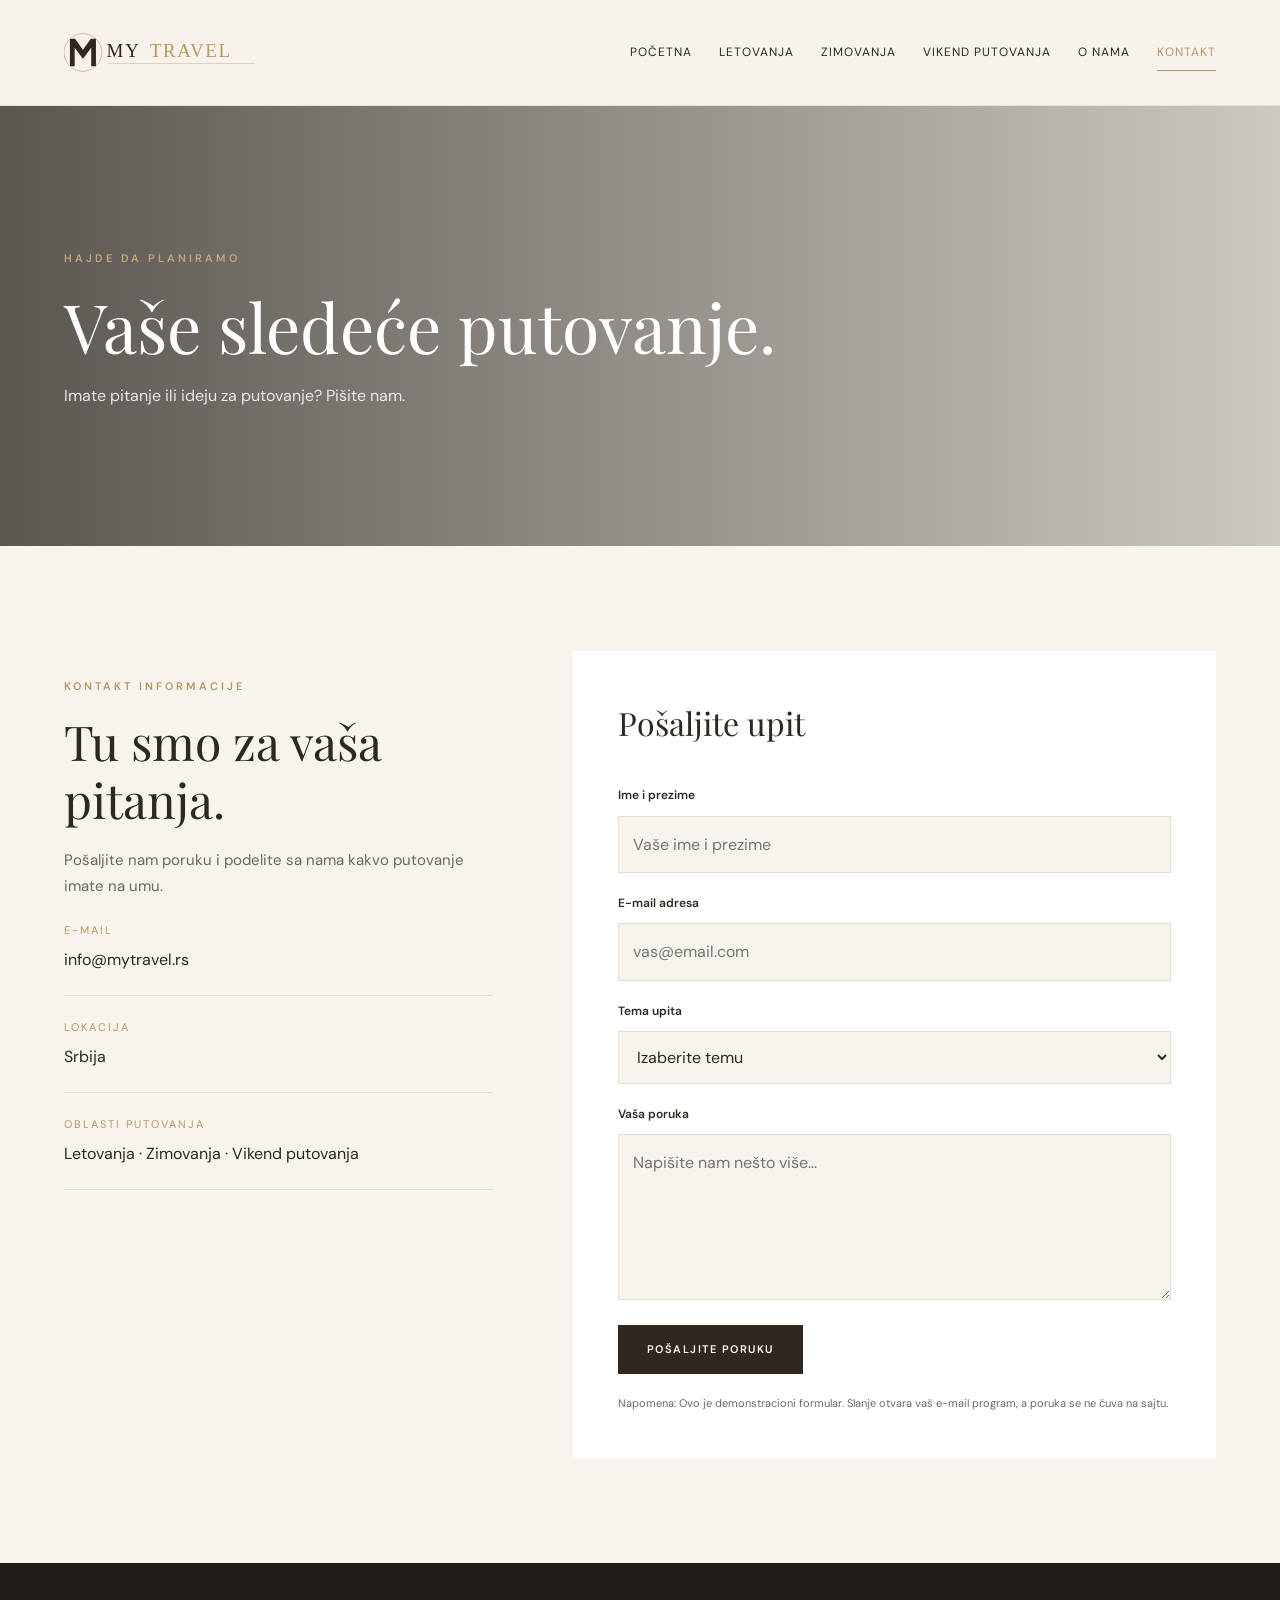
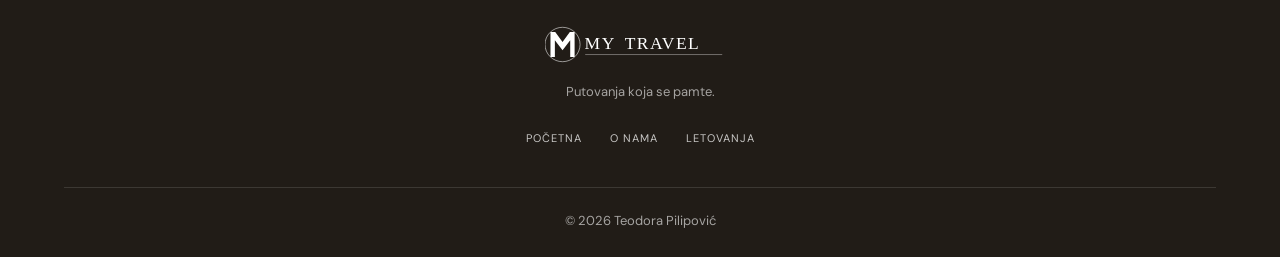
==== kontakt.html @ f291f8a7 "Add files via upload Initial upload of My Travel website" ====
<!DOCTYPE html>
<html lang="sr">
<head>
<link rel="preconnect" href="https://fonts.googleapis.com">
<link href="https://fonts.googleapis.com/css2?family=DM+Sans:wght@400;500;600;700&family=Playfair+Display:wght@400;500;600&display=swap" rel="stylesheet">
    <meta charset="UTF-8">
    <meta name="viewport" content="width=device-width, initial-scale=1.0">
    <meta name="author" content="Teodora Pilipović">
    <meta name="description" content="Kontaktirajte My Travel turističku agenciju i pošaljite upit za letovanja, zimovanja i vikend putovanja.">
    <meta name="keywords" content="kontakt turistička agencija, My Travel, turistički aranžmani, putovanja iz Srbije">
    <meta property="og:title" content="Kontakt | My Travel">
    <meta property="og:description" content="Pošaljite upit i započnite planiranje svog sledećeg putovanja.">
    <meta property="og:type" content="website">
    <title>Kontakt | My Travel</title>
    <link rel="icon" href="images/favicon.svg" type="image/svg+xml">
    <link rel="stylesheet" href="css/style.css">
    <script src="js/script.js" defer></script>
</head>
<body>

<header class="site-header">
    <div class="container header-inner">
        <a href="index.html" class="logo">
            <img src="images/logo.svg" alt="My Travel turistička agencija">
        </a>
        <button class="menu-toggle" aria-label="Otvori meni" aria-expanded="false">☰</button>
        <nav class="main-nav">
            <a href="index.html">Početna</a>
            <a href="letovanja.html">Letovanja</a>
            <a href="zimovanja.html">Zimovanja</a>
            <a href="vikend-putovanja.html">Vikend putovanja</a>
            <a href="onama.html">O nama</a>
            <a href="kontakt.html" class="active">Kontakt</a>
        </nav>
    </div>
</header>

<main>
    <section class="page-hero contact-hero">
        <div class="hero-overlay"></div>
        <div class="container page-hero-content">
            <span class="eyebrow">HAJDE DA PLANIRAMO</span>
            <h1>Vaše sledeće putovanje.</h1>
            <p>Imate pitanje ili ideju za putovanje? Pišite nam.</p>
        </div>
    </section>

    <section class="section">
        <div class="container contact-layout">
            <div class="contact-info">
                <span class="eyebrow">KONTAKT INFORMACIJE</span>
                <h2>Tu smo za vaša pitanja.</h2>
                <p>Pošaljite nam poruku i podelite sa nama kakvo putovanje imate na umu.</p>

                <div class="contact-detail">
                    <span class="detail-label">E-mail</span>
                    <p>info@mytravel.rs</p>
                </div>

                <div class="contact-detail">
                    <span class="detail-label">Lokacija</span>
                    <p>Srbija</p>
                </div>

                <div class="contact-detail">
                    <span class="detail-label">Oblasti putovanja</span>
                    <p>Letovanja · Zimovanja · Vikend putovanja</p>
                </div>
            </div>

            <div class="contact-form-wrapper">
                <h2>Pošaljite upit</h2>
                <form class="contact-form" id="contactForm">
                    <label for="name">Ime i prezime</label>
                    <input type="text" id="name" name="name" placeholder="Vaše ime i prezime" required>

                    <label for="email">E-mail adresa</label>
                    <input type="email" id="email" name="email" placeholder="vas@email.com" required>

                    <label for="subject">Tema upita</label>
                    <select id="subject" name="subject" required>
                        <option value="">Izaberite temu</option>
                        <option value="Letovanje">Letovanje</option>
                        <option value="Zimovanje">Zimovanje</option>
                        <option value="Vikend putovanje">Vikend putovanje</option>
                        <option value="Ostalo">Ostalo</option>
                    </select>

                    <label for="message">Vaša poruka</label>
                    <textarea id="message" name="message" rows="5" placeholder="Napišite nam nešto više..." required></textarea>

                    <button type="submit" class="btn btn-primary">Pošaljite poruku</button>
                    <p class="form-note">Napomena: Ovo je demonstracioni formular. Slanje otvara vaš e-mail program, a poruka se ne čuva na sajtu.</p>
                </form>
            </div>
        </div>
    </section>
</main>

<footer class="site-footer">
    <div class="container footer-inner">
        <a href="index.html" class="footer-logo">
            <img src="images/logo.svg" alt="My Travel logo">
        </a>
        <p>Putovanja koja se pamte.</p>
        <div class="footer-links">
            <a href="index.html">Početna</a>
            <a href="onama.html">O nama</a>
            <a href="letovanja.html">Letovanja</a>
        </div>
        <p class="copyright">© 2026 Teodora Pilipović</p>
    </div>
</footer>

</body>
</html>
---- css/style.css ----
/* =========================================
   MY TRAVEL - MAIN STYLESHEET
   Author: Teodora Pilipović
   Year: 2026
========================================= */

:root {
    --cream: #f7f3ed;
    --beige: #e9dfd1;
    --champagne: #c5a675;
    --gold: #b99762;
    --brown: #302820;
    --dark: #211c17;
    --white: #ffffff;
    --text: #6f665c;
    --border: #e5ddd2;
    --heading-font: "Playfair Display", Georgia, serif;
    --body-font: "DM Sans", Arial, sans-serif;
}

* {
    margin: 0;
    padding: 0;
    box-sizing: border-box;
}

html {
    scroll-behavior: smooth;
}

body {
    font-family: var(--body-font);
    color: var(--brown);
    background: var(--cream);
    line-height: 1.7;
}

img {
    display: block;
    max-width: 100%;
}

a {
    color: inherit;
    text-decoration: none;
}

button,
input,
textarea,
select {
    font: inherit;
}

.container {
    width: min(1180px, 90%);
    margin: 0 auto;
}

/* HEADER */

.site-header {
    width: 100%;
    background: rgba(247, 243, 237, 0.97);
    position: relative;
    z-index: 100;
    border-bottom: 1px solid rgba(185, 151, 98, 0.2);
}

.header-inner {
    min-height: 105px;
    display: flex;
    align-items: center;
    justify-content: space-between;
    gap: 30px;
}

.logo img {
    width: 205px;
    height: auto;
}

.main-nav {
    display: flex;
    align-items: center;
    gap: 27px;
}

.main-nav a {
    font-size: 12px;
    letter-spacing: 1px;
    text-transform: uppercase;
    color: var(--brown);
    position: relative;
    transition: color 0.3s ease;
}

.main-nav a::after {
    content: "";
    position: absolute;
    left: 0;
    bottom: -8px;
    width: 0;
    height: 1px;
    background: var(--gold);
    transition: width 0.3s ease;
}

.main-nav a:hover,
.main-nav a.active {
    color: var(--gold);
}

.main-nav a:hover::after,
.main-nav a.active::after {
    width: 100%;
}

.menu-toggle {
    display: none;
    border: none;
    background: none;
    color: var(--brown);
    font-size: 28px;
    cursor: pointer;
}

/* HOME HERO */

.hero-home {
    min-height: 650px;
    position: relative;
    display: flex;
    align-items: center;
    background:
        linear-gradient(rgba(32, 26, 20, 0.35), rgba(32, 26, 20, 0.45)),
        url("https://images.unsplash.com/photo-1476514525535-07fb3b4ae5f1?auto=format&fit=crop&w=2000&q=90") center/cover no-repeat;
    color: var(--white);
}

.hero-content {
    max-width: 760px;
    padding: 100px 0;
    position: relative;
    z-index: 2;
}

.hero-content h1 {
    font-family: var(--heading-font);
    font-size: clamp(46px, 7vw, 82px);
    font-weight: 400;
    line-height: 1.1;
    margin: 18px 0 25px;
}

.hero-content p {
    font-size: 17px;
    max-width: 540px;
    color: rgba(255,255,255,0.9);
    margin-bottom: 35px;
}

.eyebrow {
    display: inline-block;
    color: var(--gold);
    font-size: 11px;
    font-weight: 600;
    letter-spacing: 3px;
    text-transform: uppercase;
}

.hero-home .eyebrow,
.page-hero .eyebrow,
.quote-section .eyebrow {
    color: var(--champagne);
}

/* BUTTONS */

.btn {
    display: inline-flex;
    align-items: center;
    justify-content: center;
    padding: 14px 28px;
    border: 1px solid transparent;
    font-size: 11px;
    font-weight: 600;
    letter-spacing: 1.5px;
    text-transform: uppercase;
    transition: all 0.3s ease;
    cursor: pointer;
}

.btn-primary {
    background: var(--brown);
    color: var(--white);
}

.btn-primary:hover {
    background: var(--gold);
    color: var(--dark);
    transform: translateY(-3px);
}

.btn-light {
    background: transparent;
    color: var(--white);
    border-color: rgba(255,255,255,0.7);
}

.btn-light:hover {
    background: var(--white);
    color: var(--brown);
}

/* GENERAL SECTIONS */

.section {
    padding: 105px 0;
}

.section-heading {
    max-width: 720px;
    margin: 0 auto 55px;
    text-align: center;
}

.section-heading h2,
.about-copy h2,
.contact-info h2 {
    font-family: var(--heading-font);
    font-size: clamp(34px, 4vw, 48px);
    font-weight: 400;
    line-height: 1.2;
    margin: 15px 0 20px;
}

.section-heading p,
.about-copy p,
.contact-info > p {
    color: var(--text);
    font-size: 15px;
}

/* DESTINATION CARDS */

.destination-grid {
    display: grid;
    grid-template-columns: repeat(4, 1fr);
    gap: 24px;
}

.destination-card {
    background: var(--white);
    overflow: hidden;
    transition: transform 0.4s ease, box-shadow 0.4s ease;
}

.destination-card:hover {
    transform: translateY(-9px);
    box-shadow: 0 18px 40px rgba(48, 40, 32, 0.12);
}

.destination-card img {
    width: 100%;
    height: 250px;
    object-fit: cover;
    transition: transform 0.6s ease;
}

.destination-card:hover img {
    transform: scale(1.06);
}

.card-content {
    padding: 25px 23px 28px;
}

.card-tag {
    color: var(--gold);
    font-size: 10px;
    font-weight: 600;
    letter-spacing: 2px;
}

.card-content h3 {
    font-family: var(--heading-font);
    font-size: 25px;
    font-weight: 400;
    margin: 9px 0 10px;
}

.card-content p {
    font-size: 13px;
    color: var(--text);
    margin-bottom: 20px;
}

.text-link {
    font-size: 11px;
    color: var(--gold);
    font-weight: 600;
    letter-spacing: 1px;
    text-transform: uppercase;
    transition: color 0.3s ease;
}

.text-link:hover {
    color: var(--brown);
}

/* ABOUT SECTION ON HOME */

.about-split {
    display: grid;
    grid-template-columns: 1fr 1fr;
    align-items: center;
    gap: 75px;
}

.about-split img {
    width: 100%;
    height: 520px;
    object-fit: cover;
}

.about-split h2 {
    font-family: var(--heading-font);
    font-size: clamp(35px, 4vw, 50px);
    font-weight: 400;
    line-height: 1.2;
    margin: 15px 0 22px;
}

.about-split p {
    color: var(--text);
    margin-bottom: 18px;
}

/* FEATURE SECTION */

.feature-section {
    padding: 100px 0;
    background: var(--dark);
    color: var(--white);
}

.feature-grid {
    display: grid;
    grid-template-columns: repeat(3, 1fr);
    gap: 35px;
}

.feature-item {
    padding: 25px 0;
    border-top: 1px solid rgba(197, 166, 117, 0.5);
}

.feature-item h3 {
    font-family: var(--heading-font);
    font-size: 28px;
    font-weight: 400;
    margin: 15px 0;
}

.feature-item p {
    color: rgba(255,255,255,0.65);
    font-size: 14px;
}

/* CTA SECTION */

.cta-section {
    padding: 90px 0;
    text-align: center;
    background: var(--beige);
}

.cta-section h2 {
    font-family: var(--heading-font);
    font-size: clamp(34px, 4vw, 48px);
    font-weight: 400;
    margin: 10px auto 25px;
    max-width: 750px;
}

/* INNER PAGE HEROES */

.page-hero {
    min-height: 440px;
    position: relative;
    display: flex;
    align-items: center;
    background-position: center;
    background-size: cover;
    color: var(--white);
}

.hero-overlay {
    position: absolute;
    inset: 0;
    background: linear-gradient(90deg, rgba(30, 25, 20, 0.72), rgba(30, 25, 20, 0.2));
}

.page-hero-content {
    position: relative;
    z-index: 2;
    padding: 90px 0;
}

.page-hero h1 {
    font-family: var(--heading-font);
    font-size: clamp(42px, 6vw, 68px);
    font-weight: 400;
    line-height: 1.15;
    max-width: 800px;
    margin: 17px 0;
}

.page-hero p {
    color: rgba(255,255,255,0.85);
    font-size: 16px;
}

.summer-hero {
    background-image: url("https://images.unsplash.com/photo-1500375592092-40eb2168fd21?auto=format&fit=crop&w=2000&q=90");
}

.winter-hero {
    background-image: url("https://images.unsplash.com/photo-1454496522488-7a8e488e8606?auto=format&fit=crop&w=2000&q=90");
}

.weekend-hero {
    background-image: url("https://images.unsplash.com/photo-1499856871958-5b9627545d1a?auto=format&fit=crop&w=2000&q=90");
}

.about-hero {
    background-image: url("https://images.unsplash.com/photo-1470770841072-f978cf4d019e?auto=format&fit=crop&w=2000&q=90");
}

.contact-hero {
    background-image: url("https://images.unsplash.com/photo-1469474968028-56623f02e42e?auto=format&fit=crop&w=2000&q=90");
}

/* QUOTE SECTION */

.quote-section {
    padding: 100px 0;
    text-align: center;
    color: var(--white);
    background:
        linear-gradient(rgba(32, 26, 20, 0.72), rgba(32, 26, 20, 0.72)),
        url("https://images.unsplash.com/photo-1476514525535-07fb3b4ae5f1?auto=format&fit=crop&w=1800&q=85") center/cover no-repeat;
}

.quote-content {
    max-width: 800px;
}

.quote-section h2 {
    font-family: var(--heading-font);
    font-weight: 400;
    font-size: clamp(35px, 5vw, 55px);
    line-height: 1.2;
    margin: 18px 0 30px;
}

/* ABOUT PAGE */

.about-layout {
    display: grid;
    grid-template-columns: 1fr 1fr;
    gap: 70px;
    align-items: center;
}

.about-image img {
    width: 100%;
    height: 520px;
    object-fit: cover;
}

.about-copy p {
    margin-bottom: 17px;
}

.about-copy .btn {
    margin-top: 15px;
}

.values-section {
    padding: 100px 0;
    background: var(--beige);
}

.values-grid {
    display: grid;
    grid-template-columns: repeat(3, 1fr);
    gap: 30px;
}

.value-card {
    background: var(--cream);
    padding: 35px;
    border-bottom: 2px solid var(--gold);
    transition: transform 0.3s ease;
}

.value-card:hover {
    transform: translateY(-7px);
}

.value-number {
    font-family: var(--heading-font);
    color: var(--gold);
    font-size: 30px;
}

.value-card h3 {
    font-family: var(--heading-font);
    font-size: 26px;
    font-weight: 400;
    margin: 15px 0 10px;
}

.value-card p {
    color: var(--text);
    font-size: 14px;
}

/* CONTACT PAGE */

.contact-layout {
    display: grid;
    grid-template-columns: 0.8fr 1.2fr;
    gap: 80px;
    align-items: start;
}

.contact-info {
    padding-top: 20px;
}

.contact-detail {
    padding: 22px 0;
    border-bottom: 1px solid var(--border);
}

.detail-label {
    display: block;
    color: var(--gold);
    font-size: 11px;
    letter-spacing: 2px;
    text-transform: uppercase;
    margin-bottom: 6px;
}

.contact-detail p {
    color: var(--brown);
}

.contact-form-wrapper {
    background: var(--white);
    padding: 45px;
}

.contact-form-wrapper h2 {
    font-family: var(--heading-font);
    font-size: 32px;
    font-weight: 400;
    margin-bottom: 25px;
}

.contact-form {
    display: flex;
    flex-direction: column;
    gap: 10px;
}

.contact-form label {
    font-size: 12px;
    font-weight: 600;
    margin-top: 10px;
}

.contact-form input,
.contact-form select,
.contact-form textarea {
    width: 100%;
    padding: 14px;
    border: 1px solid var(--border);
    background: var(--cream);
    color: var(--brown);
    outline: none;
    transition: border-color 0.3s ease;
}

.contact-form input:focus,
.contact-form select:focus,
.contact-form textarea:focus {
    border-color: var(--gold);
}

.contact-form textarea {
    resize: vertical;
}

.contact-form button {
    margin-top: 15px;
    align-self: flex-start;
}

.form-note {
    color: var(--text);
    font-size: 11px;
    margin-top: 10px;
}

/* FOOTER */

.site-footer {
    background: var(--dark);
    color: var(--white);
    padding: 60px 0 25px;
    text-align: center;
}

.footer-inner {
    display: flex;
    flex-direction: column;
    align-items: center;
}

.footer-logo img {
    width: 190px;
    filter: brightness(0) invert(1);
    margin-bottom: 15px;
}

.site-footer > .container > p {
    color: rgba(255,255,255,0.6);
    font-size: 13px;
}

.footer-links {
    display: flex;
    gap: 28px;
    margin: 25px 0;
}

.footer-links a {
    color: rgba(255,255,255,0.75);
    font-size: 11px;
    letter-spacing: 1px;
    text-transform: uppercase;
    transition: color 0.3s ease;
}

.footer-links a:hover {
    color: var(--champagne);
}

.copyright {
    width: 100%;
    border-top: 1px solid rgba(255,255,255,0.12);
    padding-top: 22px;
    margin-top: 15px;
    font-size: 12px;
}

/* SHARE BUTTON */

.share-button {
    display: inline-flex;
    align-items: center;
    justify-content: center;
    padding: 12px 22px;
    border: 1px solid var(--gold);
    background: transparent;
    color: var(--brown);
    cursor: pointer;
    font-size: 11px;
    letter-spacing: 1px;
    text-transform: uppercase;
    transition: all 0.3s ease;
}

.share-button:hover {
    background: var(--gold);
    color: var(--white);
}

/* RESPONSIVE DESIGN */

@media (max-width: 1050px) {
    .main-nav {
        gap: 15px;
    }

    .main-nav a {
        font-size: 10px;
    }

    .destination-grid {
        grid-template-columns: repeat(2, 1fr);
    }

    .about-split,
    .about-layout {
        gap: 40px;
    }
}

@media (max-width: 760px) {
    .header-inner {
        min-height: 85px;
    }

    .logo img {
        width: 165px;
    }

    .menu-toggle {
        display: block;
    }

    .main-nav {
        display: none;
        position: absolute;
        top: 85px;
        left: 0;
        width: 100%;
        padding: 25px 5%;
        background: var(--cream);
        flex-direction: column;
        align-items: flex-start;
        gap: 22px;
        border-top: 1px solid var(--border);
        box-shadow: 0 12px 20px rgba(0,0,0,0.06);
    }

    .main-nav.open {
        display: flex;
    }

    .main-nav a {
        font-size: 12px;
    }

    .hero-home {
        min-height: 570px;
    }

    .hero-content {
        padding: 75px 0;
    }

    .section {
        padding: 75px 0;
    }

    .destination-grid {
        grid-template-columns: 1fr;
        gap: 25px;
    }

    .destination-card img {
        height: 280px;
    }

    .about-split,
    .about-layout,
    .contact-layout {
        grid-template-columns: 1fr;
        gap: 35px;
    }

    .about-split img,
    .about-image img {
        height: 350px;
    }

    .feature-grid,
    .values-grid {
        grid-template-columns: 1fr;
        gap: 20px;
    }

    .page-hero {
        min-height: 380px;
    }

    .page-hero-content {
        padding: 70px 0;
    }

    .contact-form-wrapper {
        padding: 28px 22px;
    }

    .footer-links {
        flex-wrap: wrap;
        justify-content: center;
        gap: 15px 22px;
    }
}

@media (max-width: 420px) {
    .hero-content h1 {
        font-size: 43px;
    }

    .page-hero h1 {
        font-size: 39px;
    }

    .section-heading h2 {
        font-size: 33px;
    }

    .btn {
        padding: 13px 20px;
    }
}
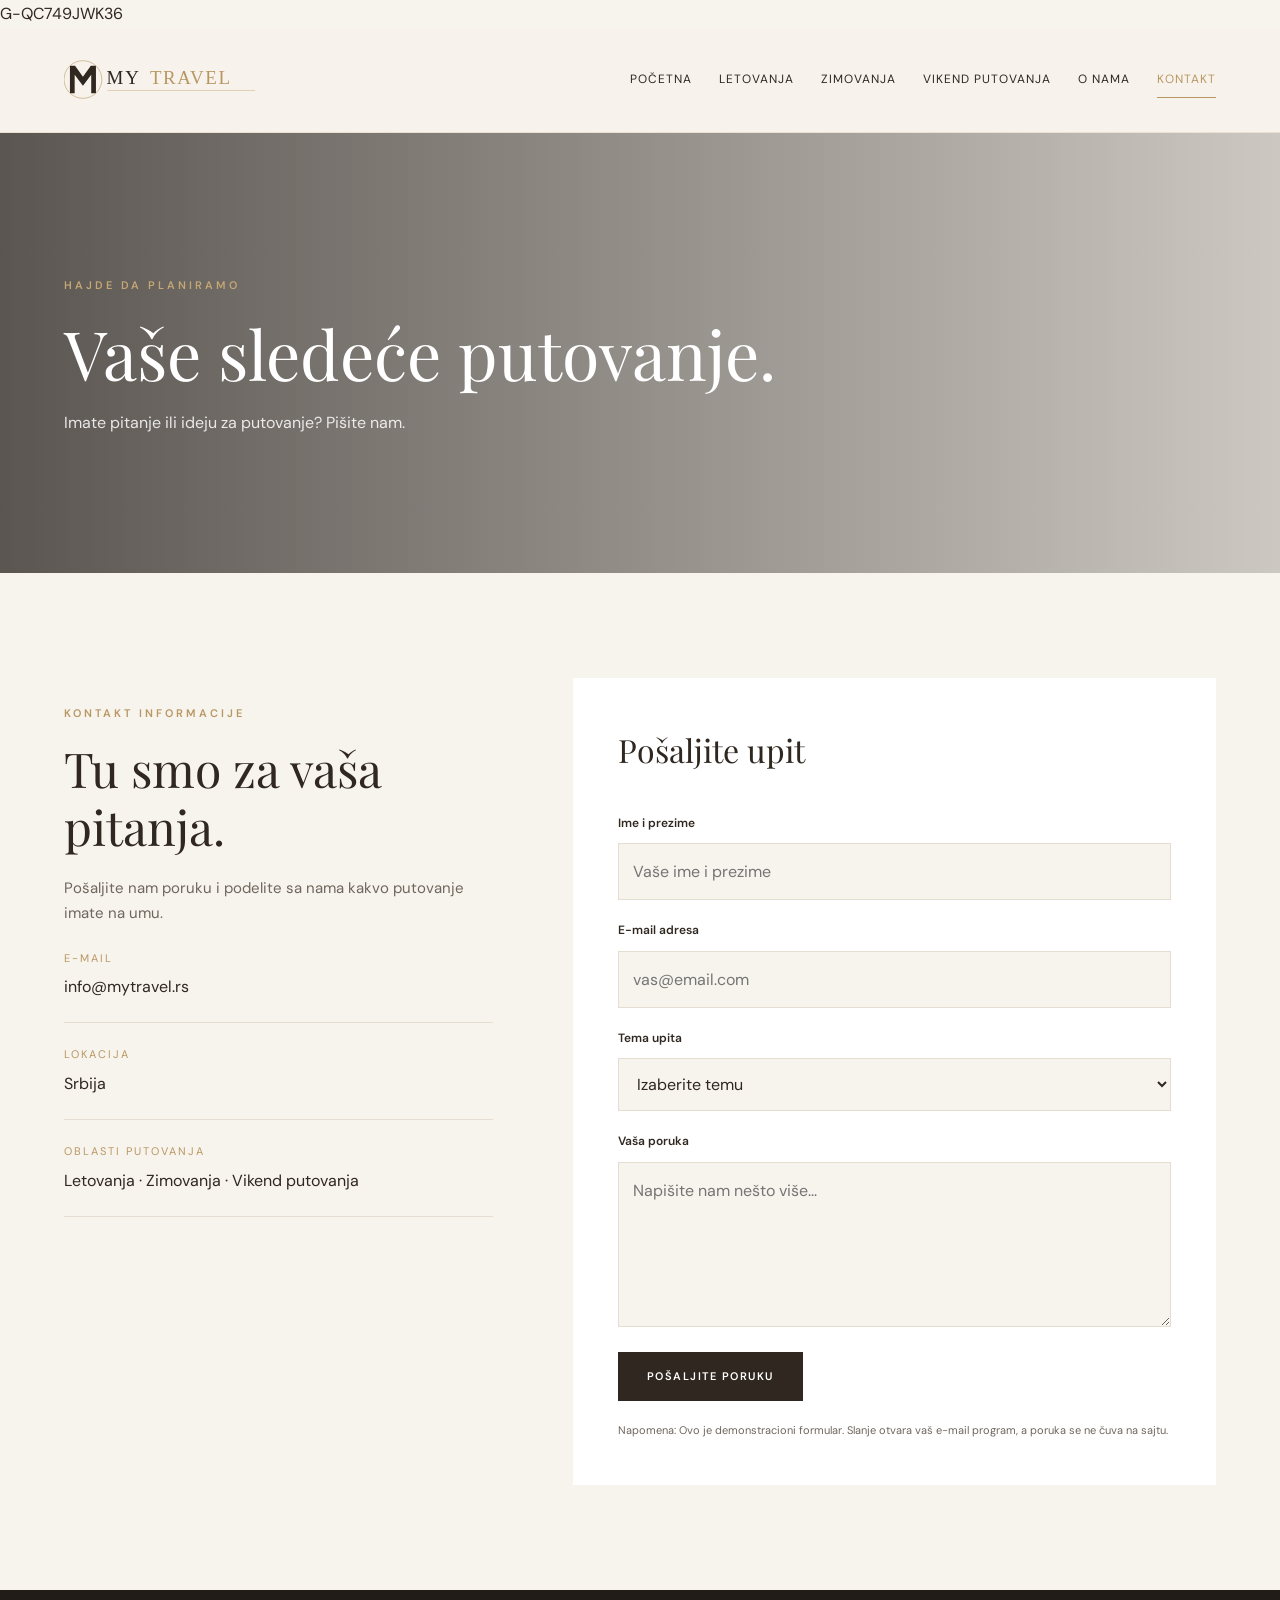
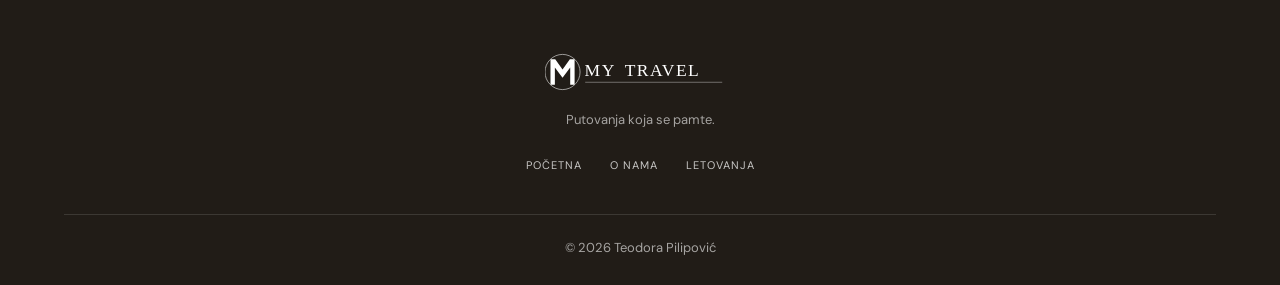
==== commit 7aac529c: "Update kontakt.html" ====
--- a/kontakt.html
+++ b/kontakt.html
@@ -2,6 +2,7 @@
 <!DOCTYPE html>
 <html lang="sr">
 <head>
+	G-QC749JWK36
 <link rel="preconnect" href="https://fonts.googleapis.com">
 <link href="https://fonts.googleapis.com/css2?family=DM+Sans:wght@400;500;600;700&family=Playfair+Display:wght@400;500;600&display=swap" rel="stylesheet">
     <meta charset="UTF-8">
@@ -12,6 +13,8 @@
     <meta property="og:title" content="Kontakt | My Travel">
     <meta property="og:description" content="Pošaljite upit i započnite planiranje svog sledećeg putovanja.">
     <meta property="og:type" content="website">
+    <meta property="og:url" content="https://pilipovicteodora5-creator.github.io/TeodoraPilipovicIT13242026/kontakt.html">
+	<meta property="og:image" content="https://images.unsplash.com/photo-1476514525535-07fb3b4ae5f1?auto=format&fit=crop&q=85&w=1100">
     <title>Kontakt | My Travel</title>
     <link rel="icon" href="images/favicon.svg" type="image/svg+xml">
     <link rel="stylesheet" href="css/style.css">
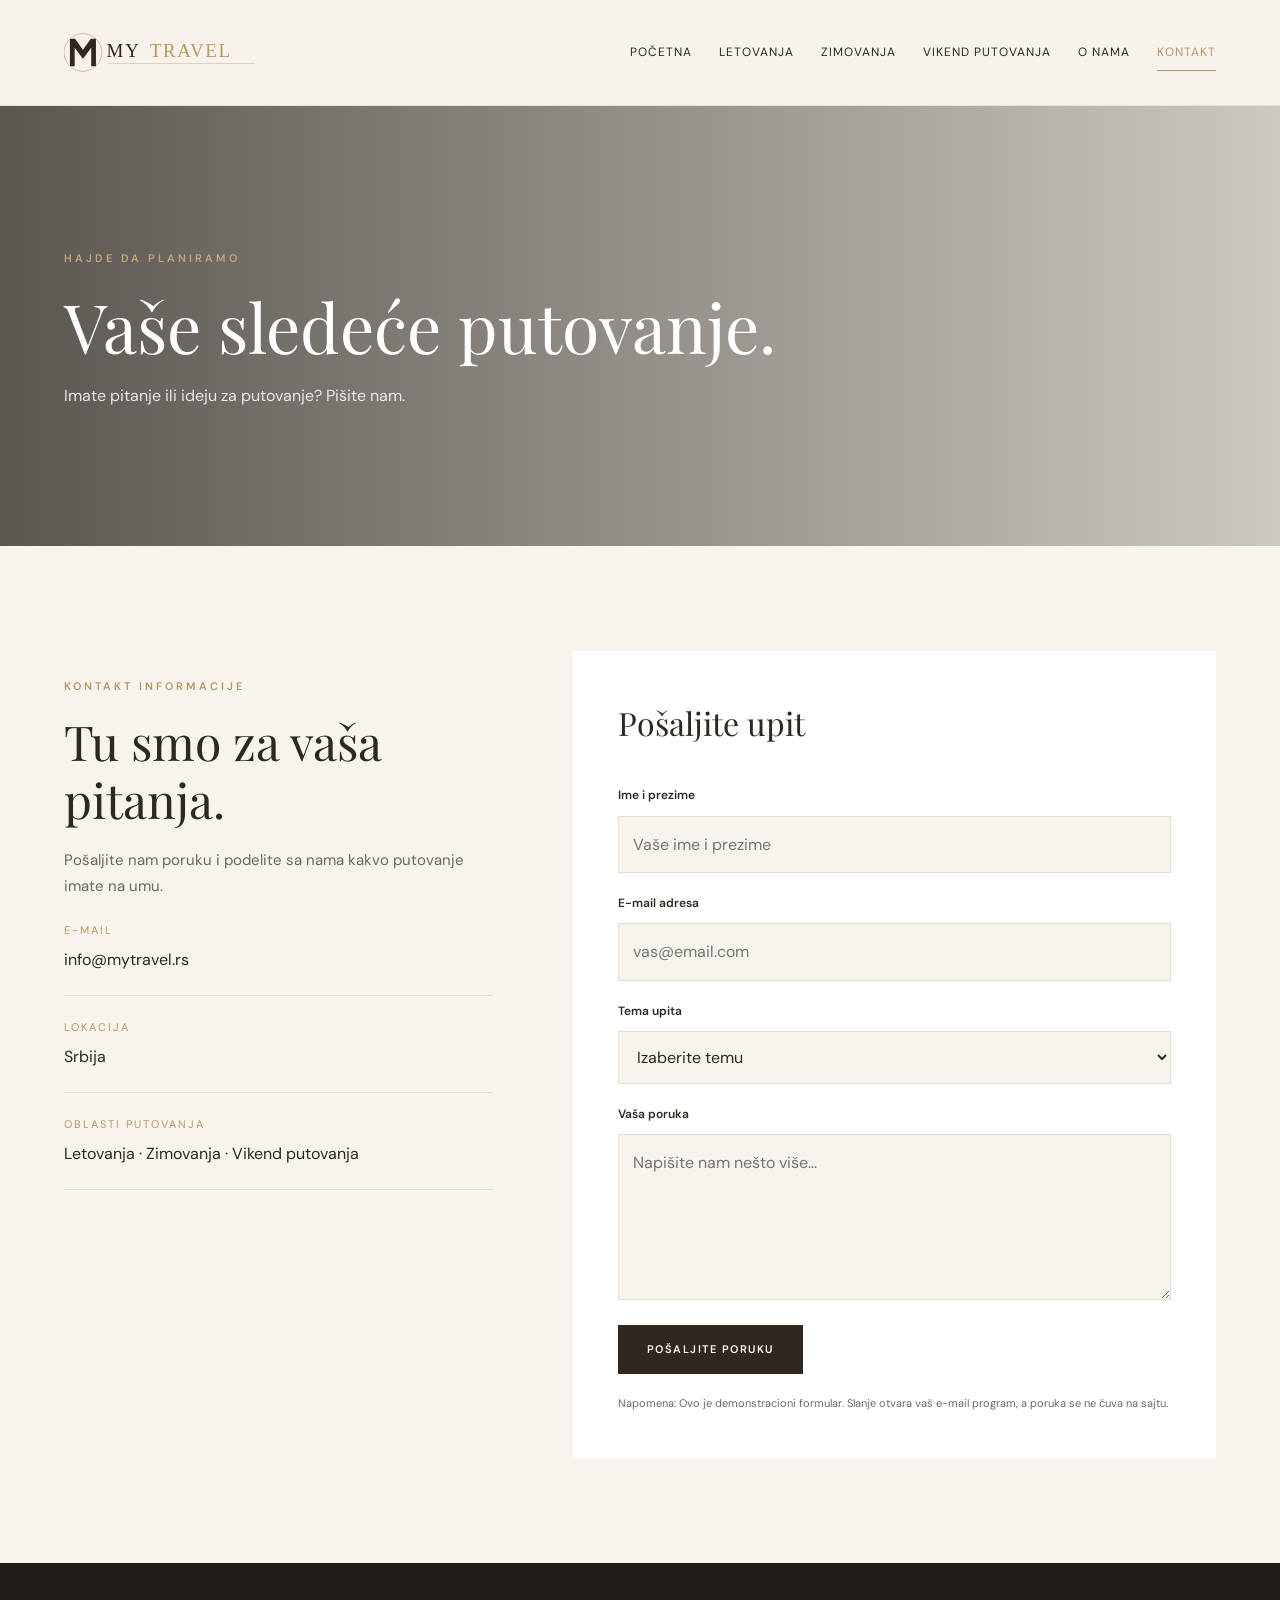
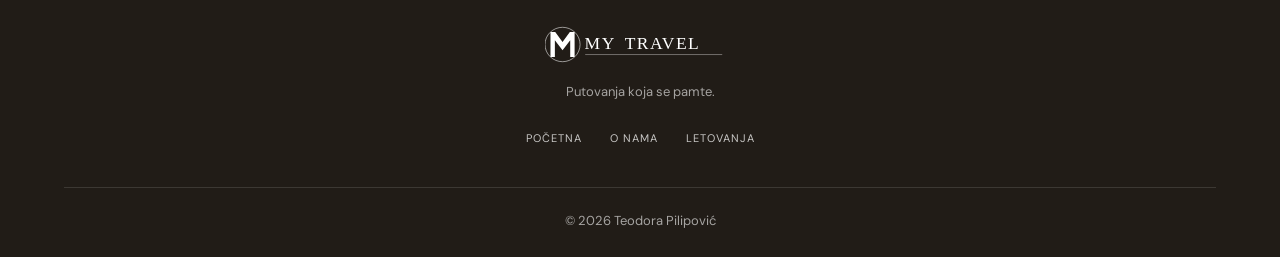
==== commit 00004951: "Update kontakt.html" ====
--- a/kontakt.html
+++ b/kontakt.html
@@ -2,7 +2,13 @@
 <!DOCTYPE html>
 <html lang="sr">
 <head>
-	G-QC749JWK36
+	<script async src="https://www.googletagmanager.com/gtag/js?id=G-QC749JWK36"></script>
+<script>
+  window.dataLayer = window.dataLayer || [];
+  function gtag(){dataLayer.push(arguments);}
+  gtag('js', new Date());
+  gtag('config', 'G-QC749JWK36');
+</script>
 <link rel="preconnect" href="https://fonts.googleapis.com">
 <link href="https://fonts.googleapis.com/css2?family=DM+Sans:wght@400;500;600;700&family=Playfair+Display:wght@400;500;600&display=swap" rel="stylesheet">
     <meta charset="UTF-8">
